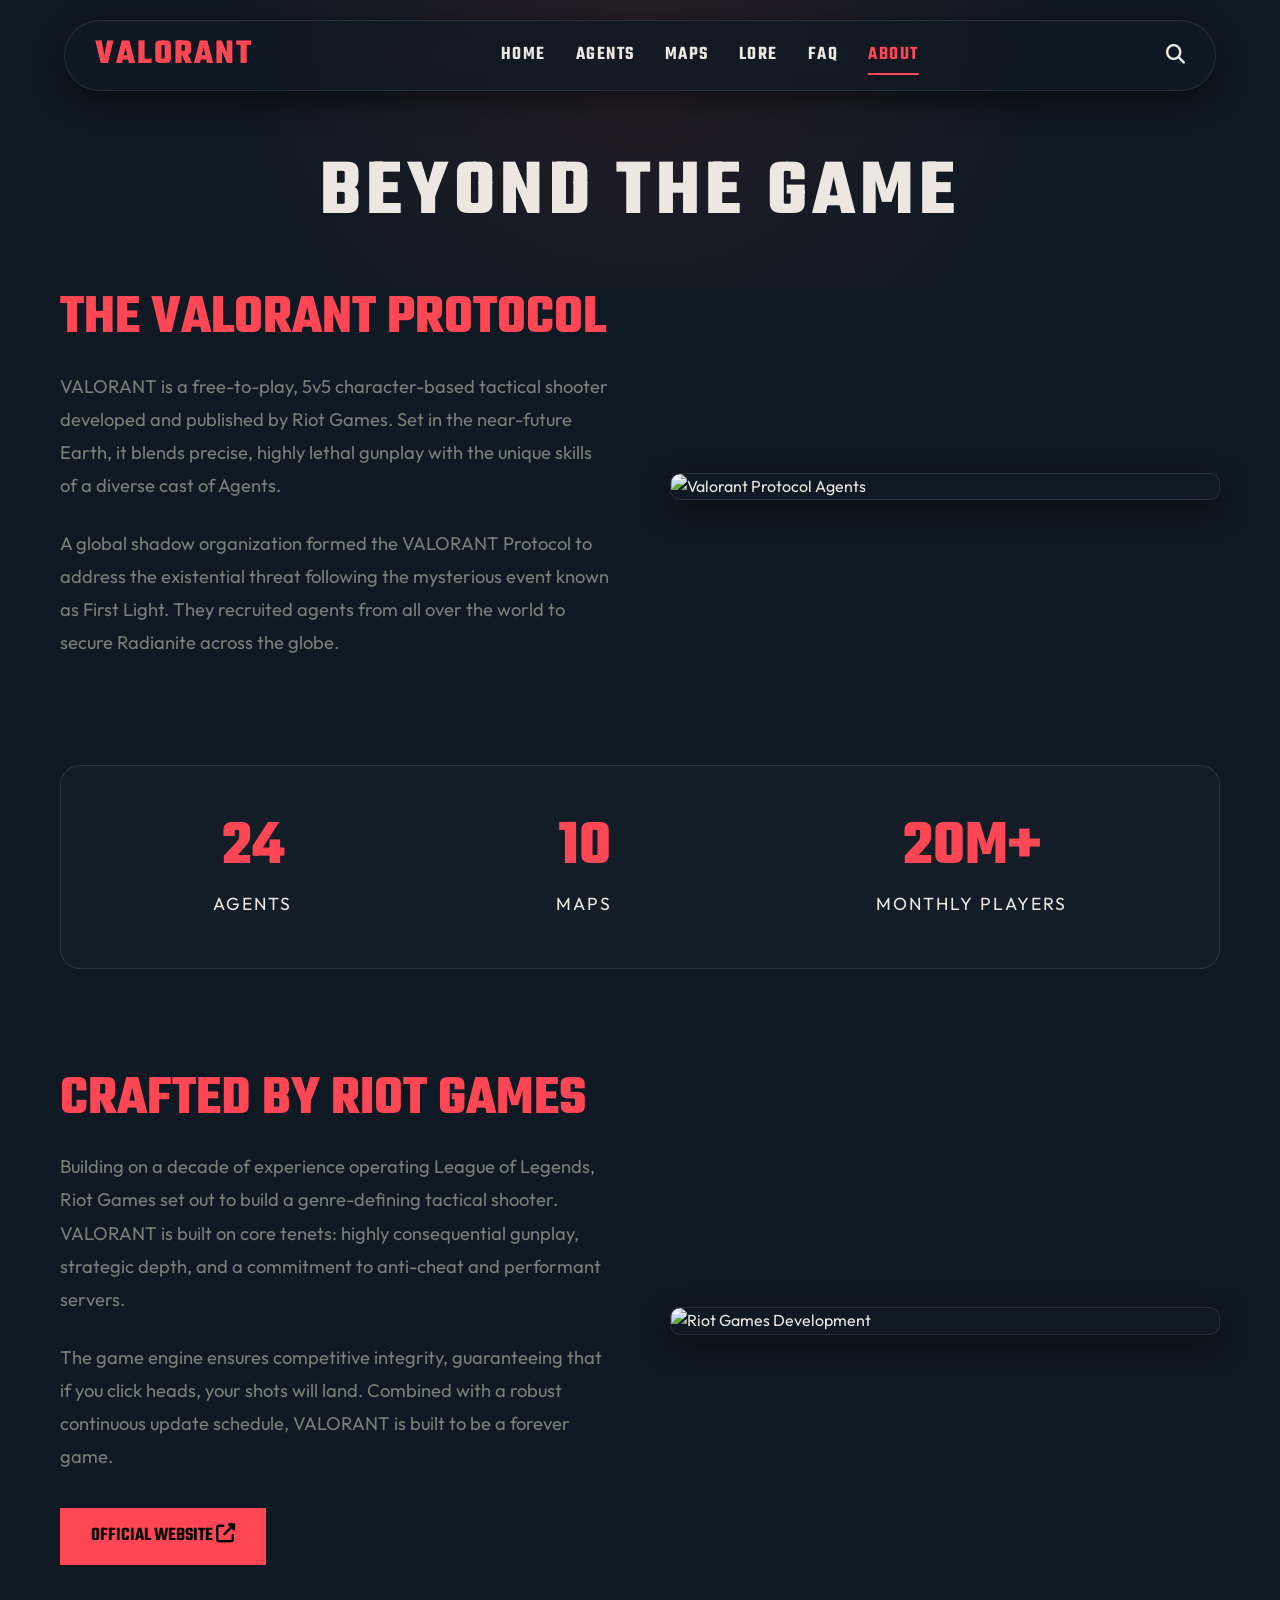
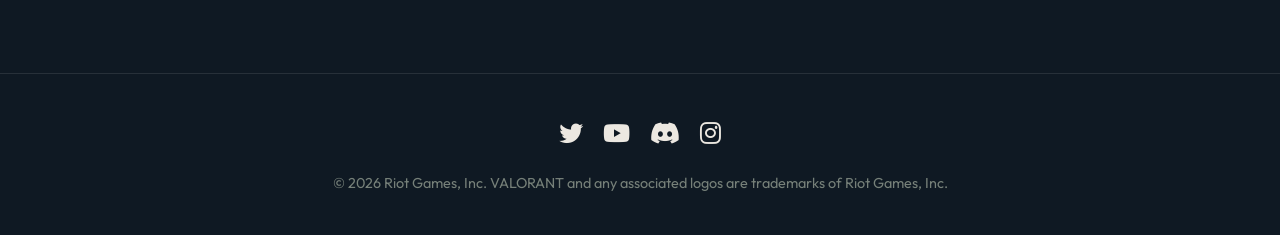
==== Pages/About.html @ 99c0a791 "Initial commit - 2026 Redesign" ====
<!DOCTYPE html>
<html lang="en">

<head>
    <meta charset="UTF-8">
    <meta name="viewport" content="width=device-width, initial-scale=1.0">
    <title>About - VALORANT</title>

    <!-- Google Fonts -->
    <link rel="preconnect" href="https://fonts.googleapis.com">
    <link rel="preconnect" href="https://fonts.gstatic.com" crossorigin>
    <link
        href="https://fonts.googleapis.com/css2?family=Outfit:wght@300;400;600&family=Teko:wght@400;600;700&display=swap"
        rel="stylesheet">

    <!-- FontAwesome -->
    <link rel="stylesheet" href="https://cdnjs.cloudflare.com/ajax/libs/font-awesome/6.5.2/css/all.min.css" />
    <link rel="shortcut icon" href="https://i.pinimg.com/1200x/39/dc/66/39dc66a4fbaa85dcd12a49f216b60ead.jpg"
        type="image/x-icon">

    <!-- AOS CSS -->
    <link href="https://unpkg.com/aos@2.3.1/dist/aos.css" rel="stylesheet">
    <!-- Consolidated Styles -->
    <link rel="stylesheet" href="../styles/main.css">
    <link rel="stylesheet" href="../styles/components.css">
</head>

<body>
    <!-- Global Navbar -->
    <nav class="nav">
        <div class="nav-container">
            <h1 class="logo"><a href="../index.html">VALORANT</a></h1>
            <ul>
                <li><a href="../index.html">Home</a></li>
                <li><a href="./agen.html">Agents</a></li>
                <li><a href="./maps.html">Maps</a></li>
                <li><a href="./history.html">Lore</a></li>
                <li><a href="./faq.html">FAQ</a></li>
                <li><a href="./about.html" class="current">About</a></li>
            </ul>
            <div class="search-container">
                <input type="text" class="search-input" placeholder="Search agents, maps...">
                <button class="search-btn"><i class="fas fa-search"></i></button>
            </div>
        </div>
    </nav>

    <header class="about-header" data-aos="fade-up">
        <h1>BEYOND THE GAME</h1>
    </header>

    <main class="fade-in">
        <div class="about-container">

            <!-- Hero Block -->
            <div class="about-grid" data-aos="fade-up">
                <div class="about-text">
                    <h2>THE VALORANT PROTOCOL</h2>
                    <p>VALORANT is a free-to-play, 5v5 character-based tactical shooter developed and published by Riot
                        Games. Set in the near-future Earth, it blends precise, highly lethal gunplay with the unique
                        skills of a diverse cast of Agents.</p>
                    <p>A global shadow organization formed the VALORANT Protocol to address the existential threat
                        following the mysterious event known as First Light. They recruited agents from all over the
                        world to secure Radianite across the globe.</p>
                </div>
                <div class="about-image">
                    <img src="https://images.contentstack.io/v3/assets/bltb6530b271fddd0b1/blt8ef30f8f9fe9f333/62e0868f76d498670c52eb9b/Valorant_2022_EP5A2_PlayVALORANT_CG_1920x1080_Fade.jpg"
                        alt="Valorant Protocol Agents">
                </div>
            </div>

            <!-- Stats Highlight -->
            <div class="stats-container" data-aos="fade-up">
                <div class="stat-item">
                    <div class="stat-number">24</div>
                    <div class="stat-label">Agents</div>
                </div>
                <div class="stat-item">
                    <div class="stat-number">10</div>
                    <div class="stat-label">Maps</div>
                </div>
                <div class="stat-item">
                    <div class="stat-number">20M+</div>
                    <div class="stat-label">Monthly Players</div>
                </div>
            </div>

            <!-- Developer Block -->
            <div class="about-grid" data-aos="fade-up">
                <div class="about-text">
                    <h2>CRAFTED BY RIOT GAMES</h2>
                    <p>Building on a decade of experience operating League of Legends, Riot Games set out to build a
                        genre-defining tactical shooter. VALORANT is built on core tenets: highly consequential gunplay,
                        strategic depth, and a commitment to anti-cheat and performant servers.</p>
                    <p>The game engine ensures competitive integrity, guaranteeing that if you click heads, your shots
                        will land. Combined with a robust continuous update schedule, VALORANT is built to be a forever
                        game.</p>
                    <a href="https://playvalorant.com/" target="_blank" class="btn-primary">Official Website <i
                            class="fas fa-external-link-alt"></i></a>
                </div>
                <div class="about-image">
                    <img src="https://images.contentstack.io/v3/assets/bltb6530b271fddd0b1/bltdb638841daab0e24/665f8c6422ceccbae1c530bd/Console_VAL_16x9_Homepage.jpg"
                        alt="Riot Games Development">
                </div>
            </div>

        </div>
    </main>

    <!-- Global Footer -->
    <footer class="footer">
        <div class="container">
            <div class="footer-content" data-aos="fade-up">
                <div class="social-links">
                    <a href="#"><i class="fab fa-twitter"></i></a>
                    <a href="#"><i class="fab fa-youtube"></i></a>
                    <a href="#"><i class="fab fa-discord"></i></a>
                    <a href="#"><i class="fab fa-instagram"></i></a>
                </div>
                <p class="footer-text">&copy; 2026 Riot Games, Inc. VALORANT and any associated logos are trademarks of
                    Riot Games, Inc.</p>
            </div>
        </div>
    </footer>

    <!-- Consolidated Scripts & AOS -->
    <script src="https://unpkg.com/aos@2.3.1/dist/aos.js"></script>
    <script src="../scripts/main.js"></script>
</body>

</html>
---- styles/main.css ----
/* main.css - Core variables, reset, and global typography for Valorant Web 2026 Redesign */

:root {
    /* Valorant Brand Colors */
    --clr-valorant-red: #ff4655;
    --clr-dark: #0f1923;
    --clr-darker: #000000;
    --clr-light: #ece8e1;
    --clr-gray: #768079;
    --clr-glass: rgba(15, 25, 35, 0.7);
    --clr-glass-border: rgba(255, 255, 255, 0.1);

    /* Typography */
    --font-heading: 'Teko', sans-serif;
    --font-body: 'Outfit', 'Inter', sans-serif; /* Adding a cleaner body font */

    /* Spacing & Layout */
    --max-width: 1200px;
    --container-padding: 0 5%;

    /* Transitions */
    --transition-fast: 0.2s ease;
    --transition-medium: 0.3s cubic-bezier(0.25, 0.8, 0.25, 1);
    --transition-slow: 0.5s ease;
}

/* Reset */
*, *::before, *::after {
    margin: 0;
    padding: 0;
    box-sizing: border-box;
}

body {
    font-family: var(--font-body);
    background-color: var(--clr-dark);
    color: var(--clr-light);
    line-height: 1.6;
    overflow-x: hidden;
    -webkit-font-smoothing: antialiased;
}

/* Typography elements */
h1, h2, h3, h4, h5, h6 {
    font-family: var(--font-heading);
    text-transform: uppercase;
    font-weight: 700;
    line-height: 1.1;
}

a {
    text-decoration: none;
    color: inherit;
}

ul {
    list-style: none;
}

/* Layout Utilities */
.container {
    width: 100%;
    max-width: var(--max-width);
    margin: 0 auto;
    padding: var(--container-padding);
}

.section {
    padding: 100px 0;
}

/* Component: Custom Scrollbar (Webkit) */
::-webkit-scrollbar {
    width: 8px;
}
::-webkit-scrollbar-track {
    background: var(--clr-darker);
}
::-webkit-scrollbar-thumb {
    background: var(--clr-valorant-red);
}
::-webkit-scrollbar-thumb:hover {
    background: #e03e4d;
}
/* styles/home.css - Specific styles for the landing page */

/* --- Hero Section --- */
.hero {
    position: relative;
    height: 100vh;
    display: flex;
    justify-content: center;
    align-items: center;
    text-align: center;
    overflow: hidden;
}

.hero::before {
    content: '';
    position: absolute;
    top: 0; left: 0; right: 0; bottom: 0;
    background: linear-gradient(0deg, rgba(15, 25, 35, 1) 0%, rgba(15, 25, 35, 0.4) 50%, rgba(15, 25, 35, 0.8) 100%);
    z-index: 1;
}

/* Base Video Background */
.hero-video {
    position: absolute;
    top: 50%;
    left: 50%;
    min-width: 100%;
    min-height: 100%;
    width: auto;
    height: auto;
    transform: translate(-50%, -50%);
    z-index: -1;
    object-fit: cover;
    filter: brightness(0.7) contrast(1.1);
}

.hero-content {
    position: relative;
    z-index: 2;
    max-width: 800px;
    padding: var(--container-padding);
}

.hero-content h1 {
    font-size: clamp(4rem, 8vw, 8rem);
    color: var(--clr-light);
    letter-spacing: 4px;
    margin-bottom: 20px;
    text-shadow: 0 5px 20px rgba(0, 0, 0, 0.5);
    line-height: 0.9;
}

.hero-content p {
    font-size: clamp(1.2rem, 2vw, 1.8rem);
    color: var(--clr-gray);
    margin-bottom: 40px;
    font-weight: 300;
}

/* --- News Section --- */
.news-section {
    position: relative;
    /* Red glowing accent top */
    border-top: 1px solid rgba(255, 70, 85, 0.2);
}

.news-section::before {
    content: '';
    position: absolute;
    top: -50px;
    left: 50%;
    transform: translateX(-50%);
    width: 60%;
    height: 100px;
    background: radial-gradient(ellipse at bottom, rgba(255, 70, 85, 0.15) 0%, transparent 70%);
    pointer-events: none;
}

.section-header {
    text-align: center;
    margin-bottom: 60px;
}

.section-header h2 {
    font-size: 3.5rem;
    color: var(--clr-light);
    position: relative;
    display: inline-block;
}

.section-header h2::after {
    content: '';
    position: absolute;
    bottom: -10px;
    left: 50%;
    transform: translateX(-50%);
    width: 50px;
    height: 3px;
    background-color: var(--clr-valorant-red);
}

.news-grid {
    display: grid;
    grid-template-columns: repeat(auto-fit, minmax(320px, 1fr));
    gap: 40px;
}

.news-card {
    background: rgba(25, 35, 45, 0.5);
    border: 1px solid var(--clr-glass-border);
    border-radius: 4px;
    overflow: hidden;
    transition: var(--transition-medium);
    display: flex;
    flex-direction: column;
}

.news-card:hover {
    transform: translateY(-15px);
    border-color: var(--clr-valorant-red);
    box-shadow: 0 15px 30px rgba(0, 0, 0, 0.5), 0 0 20px rgba(255, 70, 85, 0.2);
}

.news-card-img-wrapper {
    overflow: hidden;
    aspect-ratio: 16/9;
}

.news-card img {
    width: 100%;
    height: 100%;
    object-fit: cover;
    transition: var(--transition-slow);
}

.news-card:hover img {
    transform: scale(1.05);
}

.news-card-content {
    padding: 30px;
    flex-grow: 1;
    display: flex;
    flex-direction: column;
}

.news-card-content h3 {
    font-size: 1.8rem;
    margin-bottom: 15px;
    color: var(--clr-light);
}

.news-card-content p {
    color: var(--clr-gray);
    font-size: 1rem;
    margin-bottom: 25px;
    flex-grow: 1;
}

.news-card-content .read-more {
    color: var(--clr-valorant-red);
    font-family: var(--font-heading);
    font-size: 1.2rem;
    font-weight: 600;
    text-transform: uppercase;
    display: inline-flex;
    align-items: center;
    gap: 5px;
    transition: var(--transition-fast);
}

.news-card-content .read-more i {
    transition: transform var(--transition-fast);
}

.news-card-content .read-more:hover {
    color: var(--clr-light);
}

.news-card-content .read-more:hover i {
    transform: translateX(5px);
}

/* --- Testimonial Section --- */
.testimonial-section {
    background-color: var(--clr-darker);
    position: relative;
    padding: 100px 0;
}

.testimonial-container {
    max-width: 800px;
    margin: 0 auto;
    background: var(--clr-glass);
    border: 1px solid var(--clr-glass-border);
    border-radius: 20px;
    padding: 50px;
    text-align: center;
    position: relative;
    backdrop-filter: blur(10px);
}

.testimonial-quote {
    font-size: 1.5rem;
    font-style: italic;
    color: var(--clr-light);
    margin-bottom: 40px;
    line-height: 1.8;
}

.testimonial-user {
    display: flex;
    align-items: center;
    justify-content: center;
    gap: 20px;
}

.user-image {
    width: 70px;
    height: 70px;
    border-radius: 50%;
    object-fit: cover;
    border: 2px solid var(--clr-valorant-red);
}

.user-details h4 {
    font-size: 1.4rem;
    margin: 0;
    color: var(--clr-light);
}

.user-details p {
    color: var(--clr-valorant-red);
    font-family: var(--font-heading);
    font-size: 1.1rem;
    letter-spacing: 1px;
    margin: 0;
}
/* styles/agen.css - Specific styles for the Agents Showcase page */

.agents-header {
    text-align: center;
    padding: 150px 0 50px;
    background: linear-gradient(180deg, var(--clr-darker) 0%, var(--clr-dark) 100%);
}

.agents-header h1 {
    font-size: 5rem;
    color: var(--clr-light);
    letter-spacing: 5px;
    position: relative;
    display: inline-block;
}

.agents-header p {
    color: var(--clr-gray);
    font-size: 1.2rem;
    max-width: 600px;
    margin: 20px auto 0;
}

.agent-showcase {
    display: flex;
    flex-direction: column;
    gap: 100px;
    padding-bottom: 100px;
}

.agent-box {
    position: relative;
    width: 100%;
    min-height: 80vh;
    display: flex;
    align-items: center;
    justify-content: center;
    background-size: cover;
    background-position: center;
    background-attachment: fixed;
    overflow: hidden;
}

.agent-box::before {
    content: '';
    position: absolute;
    top: 0; left: 0; right: 0; bottom: 0;
    background: rgba(15, 25, 35, 0.7);
    backdrop-filter: blur(5px);
    z-index: 1;
}

.agent-content {
    position: relative;
    z-index: 2;
    width: 100%;
    max-width: var(--max-width);
    padding: var(--container-padding);
}

.agent-name {
    font-size: 6rem;
    color: var(--clr-valorant-red);
    text-transform: uppercase;
    font-family: var(--font-heading);
    margin-bottom: 40px;
    text-shadow: 0 0 20px rgba(255, 70, 85, 0.3);
}

.skills-grid {
    display: grid;
    grid-template-columns: repeat(auto-fit, minmax(250px, 1fr));
    gap: 30px;
}

.skill-panel {
    background: rgba(25, 35, 45, 0.6);
    border: 1px solid var(--clr-glass-border);
    padding: 30px;
    border-radius: 10px;
    transition: var(--transition-medium);
    display: flex;
    flex-direction: column;
    align-items: center;
    text-align: center;
}

.skill-panel:hover {
    transform: translateY(-10px);
    border-color: var(--clr-light);
    background: rgba(25, 35, 45, 0.9);
}

.skill-icon {
    width: 80px;
    height: 80px;
    object-fit: contain;
    margin-bottom: 20px;
    filter: drop-shadow(0 0 10px rgba(0,0,0,0.5));
    transition: var(--transition-fast);
}

.skill-panel:hover .skill-icon {
    transform: scale(1.1);
}

.skill-info h3 {
    font-size: 1.5rem;
    color: var(--clr-light);
    margin-bottom: 15px;
    font-family: var(--font-heading);
    letter-spacing: 1px;
}

.skill-info p {
    font-size: 0.95rem;
    color: var(--clr-gray);
    line-height: 1.5;
}
/* styles/maps.css - Specific styles for the Maps showcase */

.maps-header {
    text-align: center;
    padding: 150px 0 50px;
}

.maps-header h1 {
    font-size: 5rem;
    color: var(--clr-light);
    letter-spacing: 5px;
}

.maps-container {
    display: flex;
    gap: 20px;
    height: 60vh;
    max-width: 1400px;
    margin: 0 auto 100px;
    padding: 0 20px;
}

.map-panel {
    background-size: cover;
    background-position: center;
    background-repeat: no-repeat;
    height: 100%;
    border-radius: 50px;
    color: #fff;
    cursor: pointer;
    flex: 0.5;
    position: relative;
    transition: flex 0.7s cubic-bezier(0.25, 1, 0.5, 1);
    border: 2px solid transparent;
    overflow: hidden;
}

.map-panel::after {
    content: '';
    position: absolute;
    inset: 0;
    background: linear-gradient(0deg, rgba(0,0,0,0.8) 0%, rgba(0,0,0,0) 100%);
    opacity: 0.7;
    transition: opacity 0.5s;
}

.map-panel:hover {
    border-color: rgba(255, 70, 85, 0.5);
}

.map-panel.active {
    flex: 5;
    border-radius: 20px;
    border-color: var(--clr-valorant-red);
}

.map-panel.active::after {
    opacity: 0.5;
}

.map-content {
    position: absolute;
    bottom: 40px;
    left: 40px;
    right: 40px;
    opacity: 0;
    transform: translateY(20px);
    transition: opacity 0.3s ease 0.3s, transform 0.3s ease 0.3s;
    z-index: 2;
}

.map-panel.active .map-content {
    opacity: 1;
    transform: translateY(0);
}

.map-content h2 {
    font-size: 3rem;
    color: var(--clr-valorant-red);
    margin-bottom: 10px;
    text-shadow: 0 2px 10px rgba(0,0,0,0.8);
}

.map-content p {
    font-size: 1.1rem;
    max-width: 600px;
    line-height: 1.6;
    text-shadow: 0 1px 5px rgba(0,0,0,0.8);
}
/* styles/history.css - Vertical modern timeline for Valorant Lore */

.history-header {
    text-align: center;
    padding: 150px 0 50px;
    background: radial-gradient(circle at top, rgba(255, 70, 85, 0.1) 0%, transparent 70%);
}

.history-header h1 {
    font-size: 5rem;
    color: var(--clr-light);
    letter-spacing: 5px;
}

.timeline {
    position: relative;
    max-width: 1000px;
    margin: 50px auto 100px;
    padding: 20px;
}

/* The vertical line */
.timeline::after {
    content: '';
    position: absolute;
    width: 4px;
    background-color: var(--clr-valorant-red);
    top: 0;
    bottom: 0;
    left: 50%;
    transform: translateX(-50%);
    border-radius: 2px;
}

.timeline-event {
    padding: 10px 40px;
    position: relative;
    background-color: inherit;
    width: 50%;
    margin-bottom: 60px;
}

/* Event marker dots */
.timeline-event::after {
    content: '';
    position: absolute;
    width: 20px;
    height: 20px;
    right: -12px;
    background-color: var(--clr-darker);
    border: 4px solid var(--clr-valorant-red);
    top: 20px;
    border-radius: 50%;
    z-index: 1;
    box-shadow: 0 0 10px rgba(255, 70, 85, 0.5);
}

.timeline-event:nth-child(even) {
    left: 50%;
}

.timeline-event:nth-child(even)::after {
    left: -12px;
}

.event-content {
    background: rgba(25, 35, 45, 0.6);
    padding: 30px;
    border-radius: 10px;
    border: 1px solid var(--clr-glass-border);
    position: relative;
    transition: var(--transition-medium);
}

.event-content:hover {
    transform: translateY(-5px);
    border-color: var(--clr-valorant-red);
    background: rgba(25, 35, 45, 0.9);
}

.event-date {
    font-family: var(--font-heading);
    color: var(--clr-valorant-red);
    font-size: 1.5rem;
    letter-spacing: 2px;
    margin-bottom: 5px;
}

.event-title {
    font-size: 2.2rem;
    color: var(--clr-light);
    margin-bottom: 15px;
    font-family: var(--font-heading);
}

.event-description {
    color: var(--clr-gray);
    font-size: 1.05rem;
    line-height: 1.6;
    margin-bottom: 20px;
}

.event-image {
    width: 100%;
    height: 200px;
    overflow: hidden;
    border-radius: 5px;
}

.event-image img {
    width: 100%;
    height: 100%;
    object-fit: cover;
    transition: var(--transition-slow);
}

.event-content:hover .event-image img {
    transform: scale(1.05);
}

/* Responsive constraints */
@media screen and (max-width: 768px) {
    .timeline::after {
        left: 31px;
    }

    .timeline-event {
        width: 100%;
        padding-left: 70px;
        padding-right: 25px;
    }

    .timeline-event::after {
        left: 21px;
    }

    .timeline-event:nth-child(even) {
        left: 0%;
    }
}
/* styles/faq.css - Sleek accordion styles for FAQ page */

.faq-header {
    text-align: center;
    padding: 150px 0 50px;
}

.faq-header h1 {
    font-size: 5rem;
    color: var(--clr-light);
    letter-spacing: 5px;
}

.faq-container {
    max-width: 800px;
    margin: 0 auto 100px;
    padding: 0 20px;
}

.faq-item {
    background: rgba(25, 35, 45, 0.4);
    border: 1px solid var(--clr-glass-border);
    border-radius: 10px;
    margin-bottom: 20px;
    overflow: hidden;
    transition: var(--transition-medium);
}

.faq-item:hover {
    border-color: rgba(255, 70, 85, 0.5);
    background: rgba(25, 35, 45, 0.6);
}

.faq-item.active {
    border-color: var(--clr-valorant-red);
    box-shadow: 0 5px 15px rgba(255, 70, 85, 0.1);
}

.faq-question {
    width: 100%;
    padding: 25px;
    display: flex;
    justify-content: space-between;
    align-items: center;
    background: transparent;
    border: none;
    color: var(--clr-light);
    font-size: 1.2rem;
    font-family: var(--font-body);
    font-weight: 600;
    cursor: pointer;
    text-align: left;
    transition: var(--transition-short);
}

.faq-question i {
    color: var(--clr-valorant-red);
    font-size: 1.5rem;
    transition: transform 0.4s ease;
}

.faq-item.active .faq-question i {
    transform: rotate(180deg);
}

.faq-item.active .faq-question {
    color: var(--clr-valorant-red);
}

.faq-answer {
    max-height: 0;
    overflow: hidden;
    transition: max-height 0.4s ease-out;
    background: rgba(15, 25, 35, 0.5);
}

.faq-answer p {
    padding: 0 25px 25px;
    color: var(--clr-gray);
    line-height: 1.6;
    font-size: 1.05rem;
}
/* styles/about.css - Editorial styling for the About page */

.about-header {
    text-align: center;
    padding: 150px 0 50px;
    background: radial-gradient(circle at top, rgba(255, 70, 85, 0.1) 0%, transparent 60%);
}

.about-header h1 {
    font-size: 5rem;
    color: var(--clr-light);
    letter-spacing: 5px;
}

.about-container {
    max-width: 1200px;
    margin: 0 auto 100px;
    padding: 0 20px;
}

.about-grid {
    display: grid;
    grid-template-columns: 1fr 1fr;
    gap: 60px;
    align-items: center;
    margin-bottom: 80px;
}

.about-grid:nth-child(even) {
    direction: rtl; /* Reverses the layout for alternating style */
}

.about-grid:nth-child(even) .about-text {
    direction: ltr; /* Keeps text reading normally */
}

.about-text h2 {
    font-size: 3.5rem;
    color: var(--clr-valorant-red);
    margin-bottom: 20px;
    font-family: var(--font-heading);
}

.about-text p {
    font-size: 1.15rem;
    color: var(--clr-gray);
    line-height: 1.8;
    margin-bottom: 25px;
}

.about-text .btn-primary {
    display: inline-block;
    margin-top: 10px;
}

.about-image {
    position: relative;
    border-radius: 10px;
    overflow: hidden;
    box-shadow: 0 10px 30px rgba(0,0,0,0.5);
    border: 1px solid var(--clr-glass-border);
}

.about-image img {
    width: 100%;
    height: auto;
    display: block;
    transition: var(--transition-medium);
}

.about-image:hover img {
    transform: scale(1.05);
}

.about-image::after {
    content: '';
    position: absolute;
    inset: 0;
    border: 2px solid transparent;
    border-radius: 10px;
    transition: var(--transition-short);
    pointer-events: none;
}

.about-image:hover::after {
    border-color: rgba(255, 70, 85, 0.5);
}

/* Stats Section */
.stats-container {
    display: flex;
    justify-content: space-around;
    align-items: center;
    background: rgba(25, 35, 45, 0.4);
    border: 1px solid var(--clr-glass-border);
    border-radius: 20px;
    padding: 50px 20px;
    margin-bottom: 100px;
}

.stat-item {
    text-align: center;
}

.stat-number {
    font-family: var(--font-heading);
    font-size: 4rem;
    color: var(--clr-valorant-red);
    font-weight: 700;
    line-height: 1;
    margin-bottom: 10px;
}

.stat-label {
    font-size: 1.1rem;
    color: var(--clr-light);
    text-transform: uppercase;
    letter-spacing: 2px;
}

@media screen and (max-width: 900px) {
    .about-grid {
        grid-template-columns: 1fr;
        gap: 40px;
    }

    .about-grid:nth-child(even) {
        direction: ltr;
    }

    .stats-container {
        flex-direction: column;
        gap: 40px;
    }
}
---- styles/components.css ----
/* components.css - Reusable UI elements: Navbar, Buttons, Cards, Forms */

/* --- Navbar (Glassmorphic Pill Design) --- */
.nav {
    position: fixed;
    top: 20px;
    left: 50%;
    transform: translateX(-50%);
    width: 90%;
    max-width: var(--max-width);
    z-index: 1000;
    padding: 15px 30px;
    background-color: var(--clr-glass);
    backdrop-filter: blur(12px);
    -webkit-backdrop-filter: blur(12px);
    border: 1px solid var(--clr-glass-border);
    border-radius: 50px;
    box-shadow: 0 10px 30px rgba(0, 0, 0, 0.5);
    transition: var(--transition-medium);
}

.nav.scrolled {
    top: 10px;
    width: 95%;
    background-color: rgba(15, 25, 35, 0.9);
}

.nav-container {
    display: flex;
    justify-content: space-between;
    align-items: center;
}

.nav .logo a {
    color: var(--clr-valorant-red);
    font-size: 2.2rem;
    font-weight: 700;
    letter-spacing: 2px;
    font-family: var(--font-heading);
}

.nav ul {
    display: flex;
    gap: 30px;
}

.nav ul li a {
    color: var(--clr-light);
    font-size: 1.2rem;
    font-weight: 600;
    letter-spacing: 1.5px;
    text-transform: uppercase;
    font-family: var(--font-heading);
    position: relative;
    padding: 5px 0;
    transition: color var(--transition-fast);
}

.nav ul li a::after {
    content: '';
    position: absolute;
    bottom: -2px;
    left: 50%;
    transform: translateX(-50%);
    width: 0;
    height: 2px;
    background-color: var(--clr-valorant-red);
    transition: width var(--transition-fast);
}

.nav ul li a:hover,
.nav ul li a.current {
    color: var(--clr-valorant-red);
}

.nav ul li a:hover::after,
.nav ul li a.current::after {
    width: 100%;
}

/* --- Search Component --- */
.search-container {
    position: relative;
    display: flex;
    align-items: center;
}

.search-input {
    width: 0;
    opacity: 0;
    padding: 0;
    border: none;
    outline: none;
    background: transparent;
    color: var(--clr-light);
    font-family: var(--font-body);
    font-size: 0.9rem;
    border-bottom: 1px solid var(--clr-valorant-red);
    transition: var(--transition-medium);
}

.search-container.active .search-input {
    width: 180px;
    opacity: 1;
    padding: 5px 10px;
    margin-right: 10px;
}

.search-btn {
    background: transparent;
    border: none;
    color: var(--clr-light);
    font-size: 1.2rem;
    cursor: pointer;
    transition: color var(--transition-fast);
}

.search-btn:hover {
    color: var(--clr-valorant-red);
}

/* --- Buttons --- */
.btn-primary {
    display: inline-block;
    background-color: var(--clr-valorant-red);
    color: var(--clr-darker) !important;
    font-family: var(--font-heading);
    font-size: 1.2rem;
    font-weight: 600;
    text-transform: uppercase;
    padding: 12px 30px;
    border: 1px solid var(--clr-valorant-red);
    position: relative;
    overflow: hidden;
    z-index: 1;
    transition: var(--transition-medium);
    cursor: pointer;
}

.btn-primary::before {
    content: '';
    position: absolute;
    top: 0;
    left: -100%;
    width: 100%;
    height: 100%;
    background-color: var(--clr-light);
    transition: var(--transition-medium);
    z-index: -1;
}

.btn-primary:hover {
    color: var(--clr-darker) !important;
    border-color: var(--clr-light);
}

.btn-primary:hover::before {
    left: 0;
}

/* --- Footer --- */
.footer {
    padding: 40px 0;
    text-align: center;
    border-top: 1px solid var(--clr-glass-border);
    margin-top: auto;
}

.footer-content {
    display: flex;
    flex-direction: column;
    align-items: center;
    gap: 20px;
}

.social-links {
    display: flex;
    gap: 20px;
}

.social-links a {
    color: var(--clr-light);
    font-size: 1.5rem;
    transition: color var(--transition-fast), transform var(--transition-fast);
}

.social-links a:hover {
    color: var(--clr-valorant-red);
    transform: translateY(-3px);
}

.footer-text {
    font-family: var(--font-body);
    font-size: 0.9rem;
    color: var(--clr-gray);
}
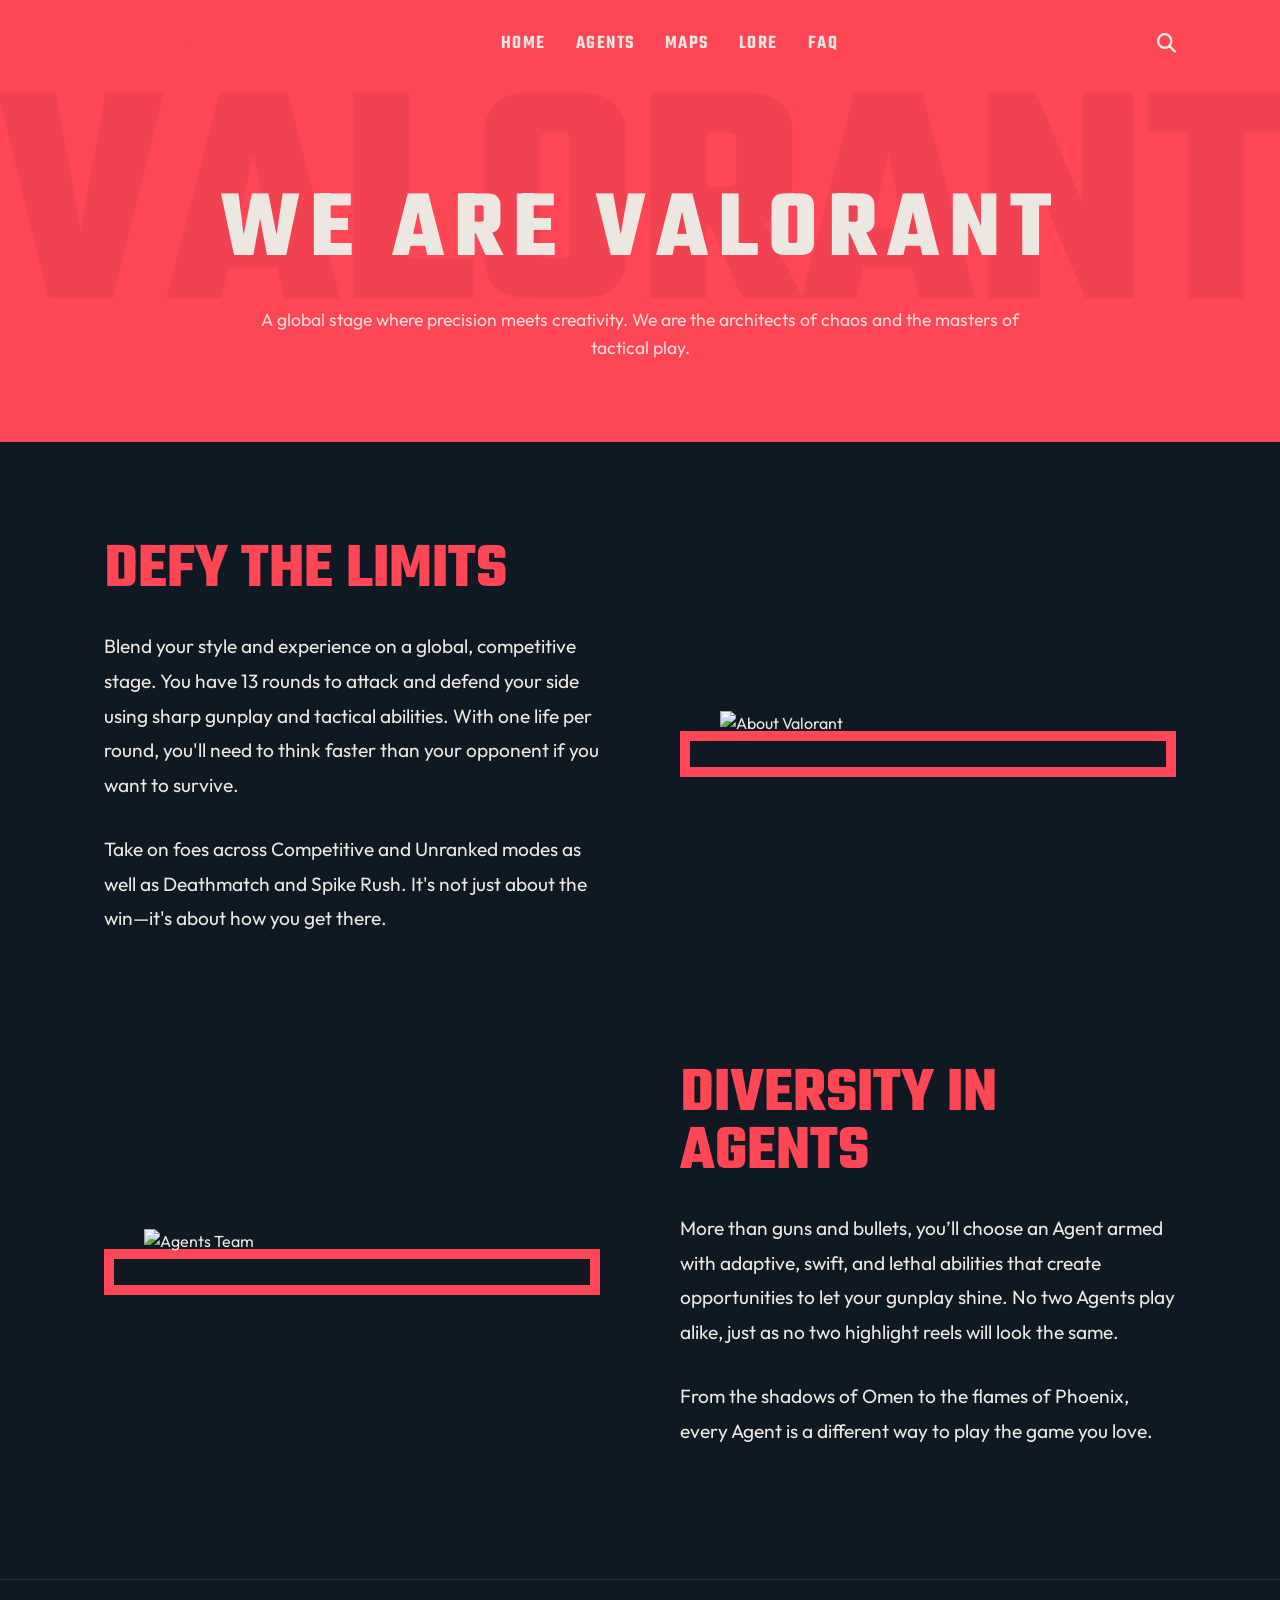
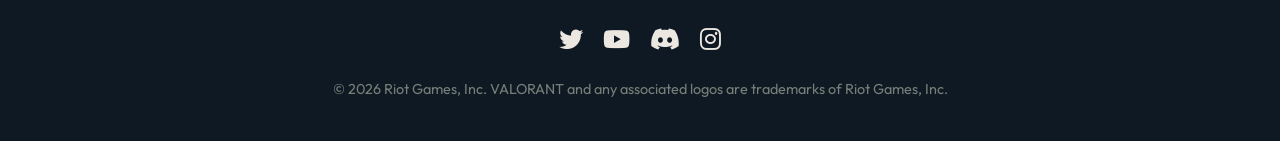
==== commit 32752b8e: "feat: redesign internal pages (Agents, Maps, History, FAQ, About) with Dribbble-inspired aesthetic" ====
--- a/Pages/About.html
+++ b/Pages/About.html
@@ -45,65 +45,44 @@
         </div>
     </nav>
 
-    <header class="about-header" data-aos="fade-up">
-        <h1>BEYOND THE GAME</h1>
+    <header class="d-header">
+        <h1 data-aos="zoom-in">WE ARE VALORANT</h1>
+        <p data-aos="fade-up" data-aos-delay="200">A global stage where precision meets creativity. We are the
+            architects of chaos and the masters of tactical play.</p>
     </header>
 
     <main class="fade-in">
-        <div class="about-container">
+        <div class="container">
+            <section class="d-about-magazine" data-aos="fade-up">
+                <div class="d-about-text">
+                    <h2>DEFY THE LIMITS</h2>
+                    <p>Blend your style and experience on a global, competitive stage. You have 13 rounds to attack and
+                        defend your side using sharp gunplay and tactical abilities. With one life per round, you'll
+                        need to think faster than your opponent if you want to survive.</p>
+                    <p>Take on foes across Competitive and Unranked modes as well as Deathmatch and Spike Rush. It's not
+                        just about the win—it's about how you get there.</p>
+                </div>
+                <div class="d-about-image">
+                    <img src="https://images.contentstack.io/v3/assets/bltb6530b271fddd0b1/blt8ef30f8f9fe9f333/62e0868f76d498670c52eb9b/Valorant_2022_EP5A2_PlayVALORANT_CG_1920x1080_Fade.jpg"
+                        alt="About Valorant">
+                </div>
+            </section>
 
-            <!-- Hero Block -->
-            <div class="about-grid" data-aos="fade-up">
-                <div class="about-text">
-                    <h2>THE VALORANT PROTOCOL</h2>
-                    <p>VALORANT is a free-to-play, 5v5 character-based tactical shooter developed and published by Riot
-                        Games. Set in the near-future Earth, it blends precise, highly lethal gunplay with the unique
-                        skills of a diverse cast of Agents.</p>
-                    <p>A global shadow organization formed the VALORANT Protocol to address the existential threat
-                        following the mysterious event known as First Light. They recruited agents from all over the
-                        world to secure Radianite across the globe.</p>
+            <section class="d-about-magazine" data-aos="fade-up"
+                style="grid-template-columns: 1fr 1fr; direction: rtl;">
+                <div class="d-about-text" style="direction: ltr;">
+                    <h2>DIVERSITY IN AGENTS</h2>
+                    <p>More than guns and bullets, you’ll choose an Agent armed with adaptive, swift, and lethal
+                        abilities that create opportunities to let your gunplay shine. No two Agents play alike, just as
+                        no two highlight reels will look the same.</p>
+                    <p>From the shadows of Omen to the flames of Phoenix, every Agent is a different way to play the
+                        game you love.</p>
                 </div>
-                <div class="about-image">
-                    <img src="https://images.contentstack.io/v3/assets/bltb6530b271fddd0b1/blt8ef30f8f9fe9f333/62e0868f76d498670c52eb9b/Valorant_2022_EP5A2_PlayVALORANT_CG_1920x1080_Fade.jpg"
-                        alt="Valorant Protocol Agents">
+                <div class="d-about-image" style="direction: ltr;">
+                    <img src="https://i.pinimg.com/1200x/39/dc/66/39dc66a4fbaa85dcd12a49f216b60ead.jpg"
+                        alt="Agents Team">
                 </div>
-            </div>
-
-            <!-- Stats Highlight -->
-            <div class="stats-container" data-aos="fade-up">
-                <div class="stat-item">
-                    <div class="stat-number">24</div>
-                    <div class="stat-label">Agents</div>
-                </div>
-                <div class="stat-item">
-                    <div class="stat-number">10</div>
-                    <div class="stat-label">Maps</div>
-                </div>
-                <div class="stat-item">
-                    <div class="stat-number">20M+</div>
-                    <div class="stat-label">Monthly Players</div>
-                </div>
-            </div>
-
-            <!-- Developer Block -->
-            <div class="about-grid" data-aos="fade-up">
-                <div class="about-text">
-                    <h2>CRAFTED BY RIOT GAMES</h2>
-                    <p>Building on a decade of experience operating League of Legends, Riot Games set out to build a
-                        genre-defining tactical shooter. VALORANT is built on core tenets: highly consequential gunplay,
-                        strategic depth, and a commitment to anti-cheat and performant servers.</p>
-                    <p>The game engine ensures competitive integrity, guaranteeing that if you click heads, your shots
-                        will land. Combined with a robust continuous update schedule, VALORANT is built to be a forever
-                        game.</p>
-                    <a href="https://playvalorant.com/" target="_blank" class="btn-primary">Official Website <i
-                            class="fas fa-external-link-alt"></i></a>
-                </div>
-                <div class="about-image">
-                    <img src="https://images.contentstack.io/v3/assets/bltb6530b271fddd0b1/bltdb638841daab0e24/665f8c6422ceccbae1c530bd/Console_VAL_16x9_Homepage.jpg"
-                        alt="Riot Games Development">
-                </div>
-            </div>
-
+            </section>
         </div>
     </main>
 
--- a/styles/main.css
+++ b/styles/main.css
@@ -82,244 +82,244 @@
 ::-webkit-scrollbar-thumb:hover {
     background: #e03e4d;
 }
-/* styles/home.css - Specific styles for the landing page */
-
-/* --- Hero Section --- */
-.hero {
-    position: relative;
-    height: 100vh;
-    display: flex;
-    justify-content: center;
-    align-items: center;
-    text-align: center;
-    overflow: hidden;
-}
-
-.hero::before {
-    content: '';
-    position: absolute;
-    top: 0; left: 0; right: 0; bottom: 0;
-    background: linear-gradient(0deg, rgba(15, 25, 35, 1) 0%, rgba(15, 25, 35, 0.4) 50%, rgba(15, 25, 35, 0.8) 100%);
-    z-index: 1;
-}
-
-/* Base Video Background */
-.hero-video {
-    position: absolute;
-    top: 50%;
-    left: 50%;
-    min-width: 100%;
-    min-height: 100%;
-    width: auto;
-    height: auto;
-    transform: translate(-50%, -50%);
-    z-index: -1;
-    object-fit: cover;
-    filter: brightness(0.7) contrast(1.1);
-}
-
-.hero-content {
-    position: relative;
-    z-index: 2;
-    max-width: 800px;
-    padding: var(--container-padding);
-}
-
-.hero-content h1 {
-    font-size: clamp(4rem, 8vw, 8rem);
-    color: var(--clr-light);
-    letter-spacing: 4px;
-    margin-bottom: 20px;
-    text-shadow: 0 5px 20px rgba(0, 0, 0, 0.5);
-    line-height: 0.9;
-}
-
-.hero-content p {
-    font-size: clamp(1.2rem, 2vw, 1.8rem);
-    color: var(--clr-gray);
-    margin-bottom: 40px;
-    font-weight: 300;
-}
-
-/* --- News Section --- */
-.news-section {
-    position: relative;
-    /* Red glowing accent top */
-    border-top: 1px solid rgba(255, 70, 85, 0.2);
-}
-
-.news-section::before {
-    content: '';
-    position: absolute;
-    top: -50px;
-    left: 50%;
-    transform: translateX(-50%);
-    width: 60%;
-    height: 100px;
-    background: radial-gradient(ellipse at bottom, rgba(255, 70, 85, 0.15) 0%, transparent 70%);
-    pointer-events: none;
-}
-
-.section-header {
-    text-align: center;
-    margin-bottom: 60px;
-}
-
-.section-header h2 {
-    font-size: 3.5rem;
-    color: var(--clr-light);
-    position: relative;
-    display: inline-block;
-}
-
-.section-header h2::after {
-    content: '';
-    position: absolute;
-    bottom: -10px;
-    left: 50%;
-    transform: translateX(-50%);
-    width: 50px;
-    height: 3px;
-    background-color: var(--clr-valorant-red);
-}
-
-.news-grid {
-    display: grid;
-    grid-template-columns: repeat(auto-fit, minmax(320px, 1fr));
-    gap: 40px;
-}
-
-.news-card {
-    background: rgba(25, 35, 45, 0.5);
-    border: 1px solid var(--clr-glass-border);
-    border-radius: 4px;
-    overflow: hidden;
-    transition: var(--transition-medium);
-    display: flex;
-    flex-direction: column;
-}
-
-.news-card:hover {
-    transform: translateY(-15px);
-    border-color: var(--clr-valorant-red);
-    box-shadow: 0 15px 30px rgba(0, 0, 0, 0.5), 0 0 20px rgba(255, 70, 85, 0.2);
-}
-
-.news-card-img-wrapper {
-    overflow: hidden;
-    aspect-ratio: 16/9;
-}
-
-.news-card img {
-    width: 100%;
-    height: 100%;
-    object-fit: cover;
-    transition: var(--transition-slow);
-}
-
-.news-card:hover img {
-    transform: scale(1.05);
-}
-
-.news-card-content {
-    padding: 30px;
-    flex-grow: 1;
-    display: flex;
-    flex-direction: column;
-}
-
-.news-card-content h3 {
-    font-size: 1.8rem;
-    margin-bottom: 15px;
-    color: var(--clr-light);
-}
-
-.news-card-content p {
-    color: var(--clr-gray);
-    font-size: 1rem;
-    margin-bottom: 25px;
-    flex-grow: 1;
-}
-
-.news-card-content .read-more {
-    color: var(--clr-valorant-red);
-    font-family: var(--font-heading);
-    font-size: 1.2rem;
-    font-weight: 600;
-    text-transform: uppercase;
-    display: inline-flex;
-    align-items: center;
-    gap: 5px;
-    transition: var(--transition-fast);
-}
-
-.news-card-content .read-more i {
-    transition: transform var(--transition-fast);
-}
-
-.news-card-content .read-more:hover {
-    color: var(--clr-light);
-}
-
-.news-card-content .read-more:hover i {
-    transform: translateX(5px);
-}
-
-/* --- Testimonial Section --- */
-.testimonial-section {
-    background-color: var(--clr-darker);
-    position: relative;
-    padding: 100px 0;
-}
-
-.testimonial-container {
-    max-width: 800px;
-    margin: 0 auto;
-    background: var(--clr-glass);
-    border: 1px solid var(--clr-glass-border);
-    border-radius: 20px;
-    padding: 50px;
-    text-align: center;
-    position: relative;
-    backdrop-filter: blur(10px);
-}
-
-.testimonial-quote {
-    font-size: 1.5rem;
-    font-style: italic;
-    color: var(--clr-light);
-    margin-bottom: 40px;
-    line-height: 1.8;
-}
-
-.testimonial-user {
-    display: flex;
-    align-items: center;
-    justify-content: center;
-    gap: 20px;
-}
-
-.user-image {
-    width: 70px;
-    height: 70px;
-    border-radius: 50%;
-    object-fit: cover;
-    border: 2px solid var(--clr-valorant-red);
-}
-
-.user-details h4 {
-    font-size: 1.4rem;
-    margin: 0;
-    color: var(--clr-light);
-}
-
-.user-details p {
-    color: var(--clr-valorant-red);
-    font-family: var(--font-heading);
-    font-size: 1.1rem;
-    letter-spacing: 1px;
-    margin: 0;
-}
+/* styles/home.css - Specific styles for the landing page */
+
+/* --- Hero Section --- */
+.hero {
+    position: relative;
+    height: 100vh;
+    display: flex;
+    justify-content: center;
+    align-items: center;
+    text-align: center;
+    overflow: hidden;
+}
+
+.hero::before {
+    content: '';
+    position: absolute;
+    top: 0; left: 0; right: 0; bottom: 0;
+    background: linear-gradient(0deg, rgba(15, 25, 35, 1) 0%, rgba(15, 25, 35, 0.4) 50%, rgba(15, 25, 35, 0.8) 100%);
+    z-index: 1;
+}
+
+/* Base Video Background */
+.hero-video {
+    position: absolute;
+    top: 50%;
+    left: 50%;
+    min-width: 100%;
+    min-height: 100%;
+    width: auto;
+    height: auto;
+    transform: translate(-50%, -50%);
+    z-index: -1;
+    object-fit: cover;
+    filter: brightness(0.7) contrast(1.1);
+}
+
+.hero-content {
+    position: relative;
+    z-index: 2;
+    max-width: 800px;
+    padding: var(--container-padding);
+}
+
+.hero-content h1 {
+    font-size: clamp(4rem, 8vw, 8rem);
+    color: var(--clr-light);
+    letter-spacing: 4px;
+    margin-bottom: 20px;
+    text-shadow: 0 5px 20px rgba(0, 0, 0, 0.5);
+    line-height: 0.9;
+}
+
+.hero-content p {
+    font-size: clamp(1.2rem, 2vw, 1.8rem);
+    color: var(--clr-gray);
+    margin-bottom: 40px;
+    font-weight: 300;
+}
+
+/* --- News Section --- */
+.news-section {
+    position: relative;
+    /* Red glowing accent top */
+    border-top: 1px solid rgba(255, 70, 85, 0.2);
+}
+
+.news-section::before {
+    content: '';
+    position: absolute;
+    top: -50px;
+    left: 50%;
+    transform: translateX(-50%);
+    width: 60%;
+    height: 100px;
+    background: radial-gradient(ellipse at bottom, rgba(255, 70, 85, 0.15) 0%, transparent 70%);
+    pointer-events: none;
+}
+
+.section-header {
+    text-align: center;
+    margin-bottom: 60px;
+}
+
+.section-header h2 {
+    font-size: 3.5rem;
+    color: var(--clr-light);
+    position: relative;
+    display: inline-block;
+}
+
+.section-header h2::after {
+    content: '';
+    position: absolute;
+    bottom: -10px;
+    left: 50%;
+    transform: translateX(-50%);
+    width: 50px;
+    height: 3px;
+    background-color: var(--clr-valorant-red);
+}
+
+.news-grid {
+    display: grid;
+    grid-template-columns: repeat(auto-fit, minmax(320px, 1fr));
+    gap: 40px;
+}
+
+.news-card {
+    background: rgba(25, 35, 45, 0.5);
+    border: 1px solid var(--clr-glass-border);
+    border-radius: 4px;
+    overflow: hidden;
+    transition: var(--transition-medium);
+    display: flex;
+    flex-direction: column;
+}
+
+.news-card:hover {
+    transform: translateY(-15px);
+    border-color: var(--clr-valorant-red);
+    box-shadow: 0 15px 30px rgba(0, 0, 0, 0.5), 0 0 20px rgba(255, 70, 85, 0.2);
+}
+
+.news-card-img-wrapper {
+    overflow: hidden;
+    aspect-ratio: 16/9;
+}
+
+.news-card img {
+    width: 100%;
+    height: 100%;
+    object-fit: cover;
+    transition: var(--transition-slow);
+}
+
+.news-card:hover img {
+    transform: scale(1.05);
+}
+
+.news-card-content {
+    padding: 30px;
+    flex-grow: 1;
+    display: flex;
+    flex-direction: column;
+}
+
+.news-card-content h3 {
+    font-size: 1.8rem;
+    margin-bottom: 15px;
+    color: var(--clr-light);
+}
+
+.news-card-content p {
+    color: var(--clr-gray);
+    font-size: 1rem;
+    margin-bottom: 25px;
+    flex-grow: 1;
+}
+
+.news-card-content .read-more {
+    color: var(--clr-valorant-red);
+    font-family: var(--font-heading);
+    font-size: 1.2rem;
+    font-weight: 600;
+    text-transform: uppercase;
+    display: inline-flex;
+    align-items: center;
+    gap: 5px;
+    transition: var(--transition-fast);
+}
+
+.news-card-content .read-more i {
+    transition: transform var(--transition-fast);
+}
+
+.news-card-content .read-more:hover {
+    color: var(--clr-light);
+}
+
+.news-card-content .read-more:hover i {
+    transform: translateX(5px);
+}
+
+/* --- Testimonial Section --- */
+.testimonial-section {
+    background-color: var(--clr-darker);
+    position: relative;
+    padding: 100px 0;
+}
+
+.testimonial-container {
+    max-width: 800px;
+    margin: 0 auto;
+    background: var(--clr-glass);
+    border: 1px solid var(--clr-glass-border);
+    border-radius: 20px;
+    padding: 50px;
+    text-align: center;
+    position: relative;
+    backdrop-filter: blur(10px);
+}
+
+.testimonial-quote {
+    font-size: 1.5rem;
+    font-style: italic;
+    color: var(--clr-light);
+    margin-bottom: 40px;
+    line-height: 1.8;
+}
+
+.testimonial-user {
+    display: flex;
+    align-items: center;
+    justify-content: center;
+    gap: 20px;
+}
+
+.user-image {
+    width: 70px;
+    height: 70px;
+    border-radius: 50%;
+    object-fit: cover;
+    border: 2px solid var(--clr-valorant-red);
+}
+
+.user-details h4 {
+    font-size: 1.4rem;
+    margin: 0;
+    color: var(--clr-light);
+}
+
+.user-details p {
+    color: var(--clr-valorant-red);
+    font-family: var(--font-heading);
+    font-size: 1.1rem;
+    letter-spacing: 1px;
+    margin: 0;
+}
 /* styles/agen.css - Specific styles for the Agents Showcase page */
 
 .agents-header {
@@ -439,95 +439,95 @@
     color: var(--clr-gray);
     line-height: 1.5;
 }
-/* styles/maps.css - Specific styles for the Maps showcase */
-
-.maps-header {
-    text-align: center;
-    padding: 150px 0 50px;
-}
-
-.maps-header h1 {
-    font-size: 5rem;
-    color: var(--clr-light);
-    letter-spacing: 5px;
-}
-
-.maps-container {
-    display: flex;
-    gap: 20px;
-    height: 60vh;
-    max-width: 1400px;
-    margin: 0 auto 100px;
-    padding: 0 20px;
-}
-
-.map-panel {
-    background-size: cover;
-    background-position: center;
-    background-repeat: no-repeat;
-    height: 100%;
-    border-radius: 50px;
-    color: #fff;
-    cursor: pointer;
-    flex: 0.5;
-    position: relative;
-    transition: flex 0.7s cubic-bezier(0.25, 1, 0.5, 1);
-    border: 2px solid transparent;
-    overflow: hidden;
-}
-
-.map-panel::after {
-    content: '';
-    position: absolute;
-    inset: 0;
-    background: linear-gradient(0deg, rgba(0,0,0,0.8) 0%, rgba(0,0,0,0) 100%);
-    opacity: 0.7;
-    transition: opacity 0.5s;
-}
-
-.map-panel:hover {
-    border-color: rgba(255, 70, 85, 0.5);
-}
-
-.map-panel.active {
-    flex: 5;
-    border-radius: 20px;
-    border-color: var(--clr-valorant-red);
-}
-
-.map-panel.active::after {
-    opacity: 0.5;
-}
-
-.map-content {
-    position: absolute;
-    bottom: 40px;
-    left: 40px;
-    right: 40px;
-    opacity: 0;
-    transform: translateY(20px);
-    transition: opacity 0.3s ease 0.3s, transform 0.3s ease 0.3s;
-    z-index: 2;
-}
-
-.map-panel.active .map-content {
-    opacity: 1;
-    transform: translateY(0);
-}
-
-.map-content h2 {
-    font-size: 3rem;
-    color: var(--clr-valorant-red);
-    margin-bottom: 10px;
-    text-shadow: 0 2px 10px rgba(0,0,0,0.8);
-}
-
-.map-content p {
-    font-size: 1.1rem;
-    max-width: 600px;
-    line-height: 1.6;
-    text-shadow: 0 1px 5px rgba(0,0,0,0.8);
-}
+/* styles/maps.css - Specific styles for the Maps showcase */
+
+.maps-header {
+    text-align: center;
+    padding: 150px 0 50px;
+}
+
+.maps-header h1 {
+    font-size: 5rem;
+    color: var(--clr-light);
+    letter-spacing: 5px;
+}
+
+.maps-container {
+    display: flex;
+    gap: 20px;
+    height: 60vh;
+    max-width: 1400px;
+    margin: 0 auto 100px;
+    padding: 0 20px;
+}
+
+.map-panel {
+    background-size: cover;
+    background-position: center;
+    background-repeat: no-repeat;
+    height: 100%;
+    border-radius: 50px;
+    color: #fff;
+    cursor: pointer;
+    flex: 0.5;
+    position: relative;
+    transition: flex 0.7s cubic-bezier(0.25, 1, 0.5, 1);
+    border: 2px solid transparent;
+    overflow: hidden;
+}
+
+.map-panel::after {
+    content: '';
+    position: absolute;
+    inset: 0;
+    background: linear-gradient(0deg, rgba(0,0,0,0.8) 0%, rgba(0,0,0,0) 100%);
+    opacity: 0.7;
+    transition: opacity 0.5s;
+}
+
+.map-panel:hover {
+    border-color: rgba(255, 70, 85, 0.5);
+}
+
+.map-panel.active {
+    flex: 5;
+    border-radius: 20px;
+    border-color: var(--clr-valorant-red);
+}
+
+.map-panel.active::after {
+    opacity: 0.5;
+}
+
+.map-content {
+    position: absolute;
+    bottom: 40px;
+    left: 40px;
+    right: 40px;
+    opacity: 0;
+    transform: translateY(20px);
+    transition: opacity 0.3s ease 0.3s, transform 0.3s ease 0.3s;
+    z-index: 2;
+}
+
+.map-panel.active .map-content {
+    opacity: 1;
+    transform: translateY(0);
+}
+
+.map-content h2 {
+    font-size: 3rem;
+    color: var(--clr-valorant-red);
+    margin-bottom: 10px;
+    text-shadow: 0 2px 10px rgba(0,0,0,0.8);
+}
+
+.map-content p {
+    font-size: 1.1rem;
+    max-width: 600px;
+    line-height: 1.6;
+    text-shadow: 0 1px 5px rgba(0,0,0,0.8);
+}
 /* styles/history.css - Vertical modern timeline for Valorant Lore */
 
 .history-header {
@@ -668,220 +668,1068 @@
         left: 0%;
     }
 }
-/* styles/faq.css - Sleek accordion styles for FAQ page */
-
-.faq-header {
-    text-align: center;
-    padding: 150px 0 50px;
-}
-
-.faq-header h1 {
-    font-size: 5rem;
-    color: var(--clr-light);
-    letter-spacing: 5px;
-}
-
-.faq-container {
-    max-width: 800px;
-    margin: 0 auto 100px;
-    padding: 0 20px;
-}
-
-.faq-item {
-    background: rgba(25, 35, 45, 0.4);
-    border: 1px solid var(--clr-glass-border);
-    border-radius: 10px;
-    margin-bottom: 20px;
-    overflow: hidden;
-    transition: var(--transition-medium);
-}
-
-.faq-item:hover {
-    border-color: rgba(255, 70, 85, 0.5);
-    background: rgba(25, 35, 45, 0.6);
-}
-
-.faq-item.active {
-    border-color: var(--clr-valorant-red);
-    box-shadow: 0 5px 15px rgba(255, 70, 85, 0.1);
-}
-
-.faq-question {
-    width: 100%;
-    padding: 25px;
-    display: flex;
-    justify-content: space-between;
-    align-items: center;
-    background: transparent;
-    border: none;
-    color: var(--clr-light);
-    font-size: 1.2rem;
-    font-family: var(--font-body);
-    font-weight: 600;
-    cursor: pointer;
-    text-align: left;
-    transition: var(--transition-short);
-}
-
-.faq-question i {
-    color: var(--clr-valorant-red);
-    font-size: 1.5rem;
-    transition: transform 0.4s ease;
-}
-
-.faq-item.active .faq-question i {
-    transform: rotate(180deg);
-}
-
-.faq-item.active .faq-question {
-    color: var(--clr-valorant-red);
-}
-
-.faq-answer {
-    max-height: 0;
-    overflow: hidden;
-    transition: max-height 0.4s ease-out;
-    background: rgba(15, 25, 35, 0.5);
-}
-
-.faq-answer p {
-    padding: 0 25px 25px;
-    color: var(--clr-gray);
-    line-height: 1.6;
-    font-size: 1.05rem;
-}
-/* styles/about.css - Editorial styling for the About page */
-
-.about-header {
-    text-align: center;
-    padding: 150px 0 50px;
-    background: radial-gradient(circle at top, rgba(255, 70, 85, 0.1) 0%, transparent 60%);
-}
-
-.about-header h1 {
-    font-size: 5rem;
-    color: var(--clr-light);
-    letter-spacing: 5px;
-}
-
-.about-container {
-    max-width: 1200px;
-    margin: 0 auto 100px;
-    padding: 0 20px;
-}
-
-.about-grid {
-    display: grid;
-    grid-template-columns: 1fr 1fr;
-    gap: 60px;
-    align-items: center;
-    margin-bottom: 80px;
-}
-
-.about-grid:nth-child(even) {
-    direction: rtl; /* Reverses the layout for alternating style */
-}
-
-.about-grid:nth-child(even) .about-text {
-    direction: ltr; /* Keeps text reading normally */
-}
-
-.about-text h2 {
-    font-size: 3.5rem;
-    color: var(--clr-valorant-red);
-    margin-bottom: 20px;
-    font-family: var(--font-heading);
-}
-
-.about-text p {
-    font-size: 1.15rem;
-    color: var(--clr-gray);
-    line-height: 1.8;
-    margin-bottom: 25px;
-}
-
-.about-text .btn-primary {
-    display: inline-block;
-    margin-top: 10px;
-}
-
-.about-image {
-    position: relative;
-    border-radius: 10px;
-    overflow: hidden;
-    box-shadow: 0 10px 30px rgba(0,0,0,0.5);
-    border: 1px solid var(--clr-glass-border);
-}
-
-.about-image img {
-    width: 100%;
-    height: auto;
-    display: block;
-    transition: var(--transition-medium);
-}
-
-.about-image:hover img {
-    transform: scale(1.05);
-}
-
-.about-image::after {
-    content: '';
-    position: absolute;
-    inset: 0;
-    border: 2px solid transparent;
-    border-radius: 10px;
-    transition: var(--transition-short);
-    pointer-events: none;
-}
-
-.about-image:hover::after {
-    border-color: rgba(255, 70, 85, 0.5);
-}
-
-/* Stats Section */
-.stats-container {
-    display: flex;
-    justify-content: space-around;
-    align-items: center;
-    background: rgba(25, 35, 45, 0.4);
-    border: 1px solid var(--clr-glass-border);
-    border-radius: 20px;
-    padding: 50px 20px;
-    margin-bottom: 100px;
-}
-
-.stat-item {
-    text-align: center;
-}
-
-.stat-number {
-    font-family: var(--font-heading);
-    font-size: 4rem;
-    color: var(--clr-valorant-red);
-    font-weight: 700;
-    line-height: 1;
-    margin-bottom: 10px;
-}
-
-.stat-label {
-    font-size: 1.1rem;
-    color: var(--clr-light);
-    text-transform: uppercase;
-    letter-spacing: 2px;
-}
-
-@media screen and (max-width: 900px) {
-    .about-grid {
-        grid-template-columns: 1fr;
-        gap: 40px;
-    }
-
-    .about-grid:nth-child(even) {
-        direction: ltr;
-    }
-
-    .stats-container {
-        flex-direction: column;
-        gap: 40px;
-    }
-}
+/* styles/faq.css - Sleek accordion styles for FAQ page */
+
+.faq-header {
+    text-align: center;
+    padding: 150px 0 50px;
+}
+
+.faq-header h1 {
+    font-size: 5rem;
+    color: var(--clr-light);
+    letter-spacing: 5px;
+}
+
+.faq-container {
+    max-width: 800px;
+    margin: 0 auto 100px;
+    padding: 0 20px;
+}
+
+.faq-item {
+    background: rgba(25, 35, 45, 0.4);
+    border: 1px solid var(--clr-glass-border);
+    border-radius: 10px;
+    margin-bottom: 20px;
+    overflow: hidden;
+    transition: var(--transition-medium);
+}
+
+.faq-item:hover {
+    border-color: rgba(255, 70, 85, 0.5);
+    background: rgba(25, 35, 45, 0.6);
+}
+
+.faq-item.active {
+    border-color: var(--clr-valorant-red);
+    box-shadow: 0 5px 15px rgba(255, 70, 85, 0.1);
+}
+
+.faq-question {
+    width: 100%;
+    padding: 25px;
+    display: flex;
+    justify-content: space-between;
+    align-items: center;
+    background: transparent;
+    border: none;
+    color: var(--clr-light);
+    font-size: 1.2rem;
+    font-family: var(--font-body);
+    font-weight: 600;
+    cursor: pointer;
+    text-align: left;
+    transition: var(--transition-short);
+}
+
+.faq-question i {
+    color: var(--clr-valorant-red);
+    font-size: 1.5rem;
+    transition: transform 0.4s ease;
+}
+
+.faq-item.active .faq-question i {
+    transform: rotate(180deg);
+}
+
+.faq-item.active .faq-question {
+    color: var(--clr-valorant-red);
+}
+
+.faq-answer {
+    max-height: 0;
+    overflow: hidden;
+    transition: max-height 0.4s ease-out;
+    background: rgba(15, 25, 35, 0.5);
+}
+
+.faq-answer p {
+    padding: 0 25px 25px;
+    color: var(--clr-gray);
+    line-height: 1.6;
+    font-size: 1.05rem;
+}
+/* styles/about.css - Editorial styling for the About page */
+
+.about-header {
+    text-align: center;
+    padding: 150px 0 50px;
+    background: radial-gradient(circle at top, rgba(255, 70, 85, 0.1) 0%, transparent 60%);
+}
+
+.about-header h1 {
+    font-size: 5rem;
+    color: var(--clr-light);
+    letter-spacing: 5px;
+}
+
+.about-container {
+    max-width: 1200px;
+    margin: 0 auto 100px;
+    padding: 0 20px;
+}
+
+.about-grid {
+    display: grid;
+    grid-template-columns: 1fr 1fr;
+    gap: 60px;
+    align-items: center;
+    margin-bottom: 80px;
+}
+
+.about-grid:nth-child(even) {
+    direction: rtl; /* Reverses the layout for alternating style */
+}
+
+.about-grid:nth-child(even) .about-text {
+    direction: ltr; /* Keeps text reading normally */
+}
+
+.about-text h2 {
+    font-size: 3.5rem;
+    color: var(--clr-valorant-red);
+    margin-bottom: 20px;
+    font-family: var(--font-heading);
+}
+
+.about-text p {
+    font-size: 1.15rem;
+    color: var(--clr-gray);
+    line-height: 1.8;
+    margin-bottom: 25px;
+}
+
+.about-text .btn-primary {
+    display: inline-block;
+    margin-top: 10px;
+}
+
+.about-image {
+    position: relative;
+    border-radius: 10px;
+    overflow: hidden;
+    box-shadow: 0 10px 30px rgba(0,0,0,0.5);
+    border: 1px solid var(--clr-glass-border);
+}
+
+.about-image img {
+    width: 100%;
+    height: auto;
+    display: block;
+    transition: var(--transition-medium);
+}
+
+.about-image:hover img {
+    transform: scale(1.05);
+}
+
+.about-image::after {
+    content: '';
+    position: absolute;
+    inset: 0;
+    border: 2px solid transparent;
+    border-radius: 10px;
+    transition: var(--transition-short);
+    pointer-events: none;
+}
+
+.about-image:hover::after {
+    border-color: rgba(255, 70, 85, 0.5);
+}
+
+/* Stats Section */
+.stats-container {
+    display: flex;
+    justify-content: space-around;
+    align-items: center;
+    background: rgba(25, 35, 45, 0.4);
+    border: 1px solid var(--clr-glass-border);
+    border-radius: 20px;
+    padding: 50px 20px;
+    margin-bottom: 100px;
+}
+
+.stat-item {
+    text-align: center;
+}
+
+.stat-number {
+    font-family: var(--font-heading);
+    font-size: 4rem;
+    color: var(--clr-valorant-red);
+    font-weight: 700;
+    line-height: 1;
+    margin-bottom: 10px;
+}
+
+.stat-label {
+    font-size: 1.1rem;
+    color: var(--clr-light);
+    text-transform: uppercase;
+    letter-spacing: 2px;
+}
+
+@media screen and (max-width: 900px) {
+    .about-grid {
+        grid-template-columns: 1fr;
+        gap: 40px;
+    }
+
+    .about-grid:nth-child(even) {
+        direction: ltr;
+    }
+
+    .stats-container {
+        flex-direction: column;
+        gap: 40px;
+    }
+}
+
+/* ========================================================= */
+/* DRIBBBLE INSPIRATION HOMEPAGE STYLES */
+/* ========================================================= */
+
+.d-hero {
+    position: relative;
+    padding-top: 150px;
+    padding-bottom: 50px;
+    background-color: var(--clr-valorant-red);
+    min-height: 90vh;
+    display: flex;
+    flex-direction: column;
+    justify-content: center;
+    overflow: hidden;
+}
+
+.d-hero-bg {
+    position: absolute;
+    top: 0; left: 0; right: 0; bottom: 0;
+    background: radial-gradient(circle at center, transparent 0%, rgba(0,0,0,0.4) 100%);
+    z-index: 1;
+}
+
+.d-hero-watermark {
+    position: absolute;
+    top: 50%; left: 50%;
+    transform: translate(-50%, -50%);
+    font-family: var(--font-heading);
+    font-size: 15rem;
+    line-height: 0.8;
+    color: rgba(0,0,0,0.05); /* very faint */
+    text-align: center;
+    white-space: nowrap;
+    z-index: 2;
+    pointer-events: none;
+    font-weight: 700;
+}
+
+.d-hero-content {
+    position: relative;
+    z-index: 3;
+    text-align: center;
+    display: flex;
+    flex-direction: column;
+    align-items: center;
+}
+
+.d-hero-title {
+    font-size: 10rem;
+    color: var(--clr-light);
+    letter-spacing: 15px;
+    margin-bottom: -150px;
+    text-shadow: 0 10px 30px rgba(0,0,0,0.5);
+    z-index: 4;
+}
+
+.d-hero-agent {
+    height: 80vh;
+    max-height: 800px;
+    object-fit: contain;
+    z-index: 5;
+    filter: drop-shadow(0 20px 30px rgba(0,0,0,0.5));
+    animation: float 6s ease-in-out infinite;
+}
+
+@keyframes float {
+    0% { transform: translateY(0px); }
+    50% { transform: translateY(-20px); }
+    100% { transform: translateY(0px); }
+}
+
+.d-hero-btn {
+    background: var(--clr-light);
+    color: var(--clr-dark);
+    font-size: 1.5rem;
+    padding: 15px 50px;
+    margin-top: -50px;
+    z-index: 6;
+}
+
+.d-hero-btn:hover {
+    background: var(--clr-dark);
+    color: var(--clr-light);
+    box-shadow: inset 0 0 0 2px var(--clr-light);
+}
+
+.d-brands-banner {
+    background-color: var(--clr-light);
+    padding: 20px 0;
+    margin-top: 50px;
+    position: relative;
+    z-index: 3;
+}
+
+.d-brands-flex {
+    display: flex;
+    justify-content: space-around;
+    align-items: center;
+    font-family: var(--font-heading);
+    font-size: 1.5rem;
+    color: var(--clr-dark);
+    opacity: 0.7;
+    flex-wrap: wrap;
+    gap: 30px;
+    letter-spacing: 2px;
+}
+
+/* Precision Section */
+.d-precision {
+    background-color: var(--clr-light);
+    color: var(--clr-dark);
+}
+
+.dark-text {
+    color: var(--clr-dark);
+}
+
+.white-text {
+    color: var(--clr-light);
+}
+
+.d-section-title {
+    font-size: 4rem;
+    line-height: 1;
+    margin-bottom: 30px;
+}
+
+.d-section-title.center {
+    text-align: center;
+}
+
+.d-section-subtitle {
+    text-align: center;
+    max-width: 600px;
+    margin: 0 auto 50px;
+    color: var(--clr-gray);
+}
+
+.d-precision-grid {
+    display: grid;
+    grid-template-columns: 1fr;
+    gap: 20px;
+}
+
+.d-precision-main {
+    width: 100%;
+    height: 400px;
+    object-fit: cover;
+    border: 4px solid var(--clr-valorant-red);
+}
+
+.d-precision-collage {
+    display: grid;
+    grid-template-columns: repeat(4, 1fr);
+    gap: 20px;
+}
+
+.d-precision-collage img {
+    width: 100%;
+    height: 150px;
+    object-fit: cover;
+    border: 2px solid var(--clr-dark);
+    transition: var(--transition-medium);
+}
+
+.d-precision-collage img:hover {
+    transform: scale(1.05);
+}
+
+/* Base Utility Backgrounds */
+.dark-bg { background-color: var(--clr-dark); }
+.light-bg { background-color: var(--clr-light); }
+.red-bg { background-color: var(--clr-valorant-red); }
+
+/* Agents Slanted Cards */
+.d-agents-cards {
+    display: flex;
+    justify-content: center;
+    gap: 10px;
+    height: 500px;
+    margin-top: 50px;
+}
+
+.d-agent-card {
+    flex: 1;
+    height: 100%;
+    transform: skewX(-10deg);
+    overflow: hidden;
+    transition: var(--transition-medium);
+    border-left: 2px solid rgba(255,255,255,0.1);
+    border-right: 2px solid rgba(255,255,255,0.1);
+    background-color: rgba(25, 35, 45, 0.5);
+    position: relative;
+}
+
+.d-agent-card:hover {
+    flex: 2;
+    background-color: var(--clr-valorant-red);
+}
+
+.d-agent-card-inner {
+    transform: skewX(10deg);
+    width: 150%;
+    margin-left: -25%;
+    height: 100%;
+    position: relative;
+    display: flex;
+    justify-content: center;
+    align-items: flex-end;
+}
+
+.d-agent-card-inner img {
+    height: 90%;
+    object-fit: contain;
+    transition: var(--transition-medium);
+}
+
+.d-agent-card:hover .d-agent-card-inner img {
+    height: 105%;
+}
+
+.d-agent-name {
+    position: absolute;
+    bottom: 20px;
+    left: 50%;
+    transform: translateX(-50%);
+    font-family: var(--font-heading);
+    font-size: 3rem;
+    color: white;
+    text-shadow: 2px 2px 10px rgba(0,0,0,0.8);
+    opacity: 0.5;
+    transition: var(--transition-medium);
+}
+
+.d-agent-card:hover .d-agent-name {
+    opacity: 1;
+    bottom: 40px;
+}
+
+.d-agent-card-inner.red-bg {
+    background-color: var(--clr-valorant-red);
+}
+.d-agent-card:hover .d-agent-card-inner.red-bg {
+    background-color: var(--clr-light);
+}
+
+/* Skins Grid */
+.d-skins {
+    background-image: radial-gradient(#d3cfc7 1px, transparent 1px);
+    background-size: 20px 20px;
+}
+
+.d-skins-grid {
+    display: grid;
+    grid-template-columns: repeat(3, 1fr);
+    gap: 50px;
+    margin: 50px 0;
+}
+
+.d-skins-grid img {
+    width: 100%;
+    height: 150px;
+    object-fit: contain;
+    filter: drop-shadow(10px 10px 15px rgba(0,0,0,0.2));
+    transition: var(--transition-medium);
+}
+
+.d-skins-grid img:hover {
+    transform: translateY(-10px) rotate(-5deg);
+    filter: drop-shadow(15px 15px 20px rgba(255,70,85,0.4));
+}
+
+/* Center Buttons */
+.center-btn {
+    display: flex;
+    justify-content: center;
+    margin-top: 40px;
+}
+
+.d-btn-outline {
+    background: transparent;
+    color: var(--clr-valorant-red);
+    box-shadow: inset 0 0 0 2px var(--clr-valorant-red);
+}
+
+.d-btn-outline:hover {
+    background: var(--clr-valorant-red);
+    color: var(--clr-light);
+}
+
+.d-btn-outline-white {
+    background: transparent;
+    color: var(--clr-light);
+    box-shadow: inset 0 0 0 2px var(--clr-light);
+}
+
+.d-btn-outline-white:hover {
+    background: var(--clr-light);
+    color: var(--clr-valorant-red);
+}
+
+/* Maps Section (Slanted) */
+.d-maps-cards {
+    display: flex;
+    justify-content: center;
+    align-items: stretch;
+    gap: 10px;
+    height: 400px;
+    margin-top: 50px;
+}
+
+.d-map-card {
+    flex: 1;
+    transform: skewX(-15deg);
+    overflow: hidden;
+    position: relative;
+    border: 2px solid var(--clr-gray);
+    transition: var(--transition-medium);
+}
+
+.d-map-card:hover {
+    border-color: var(--clr-valorant-red);
+}
+
+.d-map-card img {
+    width: 150%;
+    height: 100%;
+    object-fit: cover;
+    transform: skewX(15deg);
+    margin-left: -25%;
+    transition: var(--transition-medium);
+}
+
+.d-map-card:hover img {
+    transform: skewX(15deg) scale(1.1);
+}
+
+.d-map-info {
+    flex: 2;
+    padding: 40px;
+    background: var(--clr-valorant-red);
+    transform: skewX(-15deg);
+    display: flex;
+    flex-direction: column;
+    justify-content: center;
+}
+
+.d-map-info h3 {
+    transform: skewX(15deg);
+    font-size: 2.5rem;
+    color: var(--clr-light);
+    margin-bottom: 20px;
+}
+
+.d-map-info p {
+    transform: skewX(15deg);
+    color: var(--clr-light);
+    margin-bottom: 30px;
+}
+
+.d-map-info .btn-primary {
+    transform: skewX(15deg);
+    align-self: flex-start;
+    background: var(--clr-dark);
+    color: var(--clr-light);
+    box-shadow: none;
+}
+
+/* News Section */
+.d-news-grid {
+    display: grid;
+    grid-template-columns: repeat(3, 1fr);
+    gap: 30px;
+    margin-top: 50px;
+}
+
+.d-news-card {
+    background: var(--clr-dark);
+    display: flex;
+    flex-direction: column;
+    border: 1px solid var(--clr-darker);
+    transition: var(--transition-medium);
+}
+
+.d-news-card:hover {
+    transform: translateY(-10px);
+    box-shadow: 0 10px 20px rgba(0,0,0,0.5);
+}
+
+.d-news-card img {
+    width: 100%;
+    height: 200px;
+    object-fit: cover;
+}
+
+.d-news-content {
+    padding: 20px;
+}
+
+.d-news-content h3 {
+    color: var(--clr-light);
+    font-size: 1.5rem;
+    margin-bottom: 10px;
+}
+
+.d-news-content p {
+    color: var(--clr-gray);
+    font-size: 0.9rem;
+}
+
+/* Signup Footer */
+.d-signup {
+    padding: 80px 0;
+    text-align: center;
+    border-bottom: 1px solid var(--clr-glass-border);
+}
+
+.d-signup-content h2 {
+    font-size: 3rem;
+    color: var(--clr-light);
+    margin-bottom: 15px;
+}
+
+.d-signup-form {
+    display: flex;
+    justify-content: center;
+    gap: 10px;
+    margin-top: 30px;
+    max-width: 500px;
+    margin-left: auto;
+    margin-right: auto;
+}
+
+.d-signup-form input {
+    flex: 1;
+    padding: 15px 20px;
+    background: transparent;
+    border: 2px solid var(--clr-gray);
+    color: var(--clr-light);
+    font-family: var(--font-body);
+    outline: none;
+    transition: var(--transition-fast);
+}
+
+.d-signup-form input:focus {
+    border-color: var(--clr-valorant-red);
+}
+
+/* Media Queries */
+@media screen and (max-width: 900px) {
+    .d-hero-title { font-size: 5rem; letter-spacing: 5px; margin-bottom: -80px; }
+    .d-hero-watermark { font-size: 8rem; }
+    .d-agents-cards { flex-direction: column; height: auto; gap: 20px; }
+    .d-agent-card, .d-agent-card-inner, .d-map-card, .d-map-info, .d-map-info h3, .d-map-info p, .d-map-info .btn-primary {
+        transform: skewX(0);
+    }
+    .d-agent-card { height: 300px; border: none; }
+    .d-agent-card-inner { width: 100%; margin: 0; }
+    .d-agent-card-inner img { height: 100%; }
+    .d-skins-grid { grid-template-columns: 1fr 1fr; }
+    .d-maps-cards { flex-direction: column; height: auto; }
+    .d-map-card img { width: 100%; margin: 0; }
+    .d-news-grid { grid-template-columns: 1fr; }
+    .d-precision-collage { grid-template-columns: 1fr 1fr; }
+}
+
+/* --- INTERNAL PAGES REDESIGN (DRIBBBLE STYLE) --- */
+
+.d-header {
+    background-color: var(--clr-valorant-red);
+    padding: 180px 0 80px;
+    position: relative;
+    overflow: hidden;
+    text-align: center;
+}
+
+.d-header::before {
+    content: 'VALORANT';
+    position: absolute;
+    top: 50%;
+    left: 50%;
+    transform: translate(-50%, -50%);
+    font-family: var(--font-heading);
+    font-size: 20rem;
+    font-weight: 700;
+    color: rgba(0, 0, 0, 0.05);
+    white-space: nowrap;
+    z-index: 1;
+}
+
+.d-header h1 {
+    position: relative;
+    z-index: 2;
+    font-size: 6rem;
+    color: var(--clr-light);
+    letter-spacing: 10px;
+    margin-bottom: 20px;
+}
+
+.d-header p {
+    position: relative;
+    z-index: 2;
+    max-width: 800px;
+    margin: 0 auto;
+    color: rgba(255, 255, 255, 0.8);
+    font-size: 1.1rem;
+}
+
+/* Slanted Agent Sections */
+.d-agent-section {
+    position: relative;
+    padding: 100px 0;
+    overflow: hidden;
+    background-color: var(--clr-dark);
+}
+
+.d-agent-section.slanted-top {
+    clip-path: polygon(0 5%, 100% 0, 100% 100%, 0 100%);
+    margin-top: -50px;
+}
+
+.d-agent-section.slanted-bottom {
+    clip-path: polygon(0 0, 100% 0, 100% 95%, 0 100%);
+    margin-bottom: -50px;
+}
+
+.d-skill-panel {
+    background: rgba(255, 255, 255, 0.05);
+    border: 1px solid rgba(255, 255, 255, 0.1);
+    padding: 25px;
+    transition: var(--transition-medium);
+    position: relative;
+    z-index: 2;
+}
+
+.d-skill-panel:hover {
+    background: rgba(255, 70, 85, 0.1);
+    border-color: var(--clr-valorant-red);
+    transform: translateY(-5px);
+}
+
+.d-skill-info h3 {
+    font-family: var(--font-heading);
+    color: var(--clr-valorant-red);
+    font-size: 1.5rem;
+    margin-bottom: 10px;
+}
+
+.d-agent-name-huge {
+    position: absolute;
+    top: 50%;
+    right: -5%;
+    transform: translateY(-50%) rotate(-90deg);
+    font-family: var(--font-heading);
+    font-size: 12rem;
+    font-weight: 700;
+    color: rgba(255, 255, 255, 0.03);
+    pointer-events: none;
+    z-index: 1;
+}
+
+/* Slanted Map Panels (Internal) */
+.d-maps-container {
+    display: flex;
+    gap: 15px;
+    height: 70vh;
+    max-width: var(--max-width);
+    margin: 50px auto 100px;
+    padding: 0 20px;
+}
+
+.d-map-panel {
+    background-size: cover;
+    background-position: center;
+    background-repeat: no-repeat;
+    height: 100%;
+    cursor: pointer;
+    flex: 0.5;
+    position: relative;
+    transition: flex 0.7s cubic-bezier(0.25, 1, 0.5, 1);
+    overflow: hidden;
+    transform: skewX(-5deg); /* Slight skew for internal feel */
+    border-left: 2px solid rgba(255, 255, 255, 0.1);
+}
+
+.d-map-panel::after {
+    content: '';
+    position: absolute;
+    inset: 0;
+    background: linear-gradient(0deg, rgba(0,0,0,0.9) 0%, transparent 60%);
+    opacity: 0.8;
+}
+
+.d-map-panel.active {
+    flex: 5;
+    transform: skewX(0); /* Straighten when active */
+    border-color: var(--clr-valorant-red);
+}
+
+.d-map-panel-inner {
+    transform: skewX(5deg);
+    width: 150%;
+    height: 100%;
+    position: relative;
+    transition: transform 0.7s;
+}
+
+.d-map-panel.active .d-map-panel-inner {
+    transform: skewX(0);
+    width: 100%;
+}
+
+.d-map-content {
+    position: absolute;
+    bottom: 50px;
+    left: 50px;
+    right: 50px;
+    z-index: 2;
+    opacity: 0;
+    transform: translateX(-30px);
+    transition: all 0.5s ease 0.3s;
+}
+
+.d-map-panel.active .d-map-content {
+    opacity: 1;
+    transform: translateX(0);
+}
+
+.d-map-content h2 {
+    font-size: 5rem;
+    font-family: var(--font-heading);
+    color: var(--clr-light);
+    line-height: 1;
+    margin-bottom: 10px;
+    letter-spacing: 5px;
+}
+
+.d-map-content p {
+    font-size: 1.1rem;
+    color: var(--clr-gray);
+    max-width: 500px;
+}
+
+/* Dribbble Timeline Styles */
+.d-timeline {
+    position: relative;
+    max-width: 1000px;
+    margin: 80px auto;
+    padding: 40px 0;
+}
+
+.d-timeline::before {
+    content: '';
+    position: absolute;
+    top: 0;
+    bottom: 0;
+    left: 50%;
+    width: 6px;
+    background: repeating-linear-gradient(
+        0deg,
+        var(--clr-valorant-red),
+        var(--clr-valorant-red) 20px,
+        transparent 20px,
+        transparent 40px
+    );
+    transform: translateX(-50%);
+    z-index: 1;
+}
+
+.d-timeline-event {
+    width: 50%;
+    position: relative;
+    margin-bottom: 80px;
+}
+
+.d-timeline-event:nth-child(even) {
+    margin-left: 50%;
+}
+
+.d-event-card {
+    background: var(--clr-darker);
+    border: 1px solid var(--clr-gray);
+    padding: 30px;
+    position: relative;
+    z-index: 2;
+    transform: skewX(-10deg);
+    transition: var(--transition-medium);
+}
+
+.d-timeline-event:nth-child(even) .d-event-card {
+    transform: skewX(10deg);
+}
+
+.d-event-card:hover {
+    border-color: var(--clr-valorant-red);
+    background: rgba(255, 70, 85, 0.05);
+    box-shadow: 0 10px 30px rgba(0, 0, 0, 0.5);
+}
+
+.d-event-card-inner {
+    transform: skewX(10deg);
+}
+
+.d-timeline-event:nth-child(even) .d-event-card-inner {
+    transform: skewX(-10deg);
+}
+
+.d-event-marker {
+    position: absolute;
+    top: 20px;
+    width: 30px;
+    height: 30px;
+    background: var(--clr-valorant-red);
+    border: 5px solid var(--clr-darker);
+    border-radius: 4px;
+    z-index: 3;
+    transform: rotate(45deg);
+}
+
+.d-timeline-event:nth-child(odd) .d-event-marker {
+    right: -15px;
+}
+
+.d-timeline-event:nth-child(even) .d-event-marker {
+    left: -15px;
+}
+
+.d-event-date {
+    font-family: var(--font-heading);
+    color: var(--clr-valorant-red);
+    font-size: 1.2rem;
+    margin-bottom: 10px;
+}
+
+.d-event-title {
+    font-family: var(--font-heading);
+    font-size: 2.5rem;
+    color: var(--clr-light);
+    margin-bottom: 15px;
+    line-height: 1;
+}
+
+.d-event-image {
+    margin-top: 20px;
+    height: 200px;
+    overflow: hidden;
+}
+
+.d-event-image img {
+    width: 100%;
+    height: 100%;
+    object-fit: cover;
+    filter: grayscale(0.5);
+    transition: var(--transition-medium);
+}
+
+.d-event-card:hover .d-event-image img {
+    filter: grayscale(0);
+    transform: scale(1.1);
+}
+
+/* FAQ & About Dribbble Styles */
+.d-faq-container {
+    max-width: 800px;
+    margin: 80px auto;
+    padding: 20px;
+}
+
+.d-faq-item {
+    background: var(--clr-darker);
+    border: 1px solid var(--clr-gray);
+    margin-bottom: 20px;
+    transition: var(--transition-medium);
+}
+
+.d-faq-item.active {
+    border-color: var(--clr-valorant-red);
+    box-shadow: 0 5px 20px rgba(255, 70, 85, 0.2);
+}
+
+.d-faq-question {
+    padding: 25px 30px;
+    cursor: pointer;
+    display: flex;
+    justify-content: space-between;
+    align-items: center;
+}
+
+.d-faq-question h3 {
+    font-family: var(--font-heading);
+    font-size: 1.8rem;
+    letter-spacing: 1px;
+}
+
+.d-faq-answer {
+    max-height: 0;
+    overflow: hidden;
+    transition: max-height 0.4s ease;
+    padding: 0 30px;
+}
+
+.d-faq-answer p {
+    padding-bottom: 25px;
+    color: var(--clr-gray);
+    line-height: 1.6;
+}
+
+/* About Editorial Style */
+.d-about-magazine {
+    max-width: 1200px;
+    margin: 100px auto;
+    display: grid;
+    grid-template-columns: 1fr 1fr;
+    gap: 80px;
+    align-items: center;
+}
+
+.d-about-text h2 {
+    font-family: var(--font-heading);
+    font-size: 4rem;
+    line-height: 0.9;
+    color: var(--clr-valorant-red);
+    margin-bottom: 30px;
+}
+
+.d-about-text p {
+    font-size: 1.2rem;
+    line-height: 1.8;
+    color: var(--clr-light);
+    margin-bottom: 30px;
+}
+
+.d-about-image {
+    position: relative;
+    border: 10px solid var(--clr-valorant-red);
+}
+
+.d-about-image img {
+    width: 100%;
+    display: block;
+    transform: translate(30px, -30px);
+    transition: var(--transition-medium);
+}
+
+.d-about-magazine:hover .d-about-image img {
+    transform: translate(0, 0);
+}
--- a/styles/components.css
+++ b/styles/components.css
@@ -1,31 +1,32 @@
 /* components.css - Reusable UI elements: Navbar, Buttons, Cards, Forms */
 
-/* --- Navbar (Glassmorphic Pill Design) --- */
+/* --- Navbar (Sleek Edge-to-Edge Design) --- */
 .nav {
     position: fixed;
-    top: 20px;
-    left: 50%;
-    transform: translateX(-50%);
-    width: 90%;
-    max-width: var(--max-width);
+    top: 0;
+    left: 0;
+    width: 100%;
     z-index: 1000;
-    padding: 15px 30px;
-    background-color: var(--clr-glass);
-    backdrop-filter: blur(12px);
-    -webkit-backdrop-filter: blur(12px);
-    border: 1px solid var(--clr-glass-border);
-    border-radius: 50px;
-    box-shadow: 0 10px 30px rgba(0, 0, 0, 0.5);
+    padding: 25px 0;
+    background-color: transparent;
     transition: var(--transition-medium);
+    border-bottom: 1px solid transparent;
 }
 
 .nav.scrolled {
-    top: 10px;
-    width: 95%;
-    background-color: rgba(15, 25, 35, 0.9);
+    padding: 15px 0;
+    background-color: rgba(15, 25, 35, 0.95);
+    backdrop-filter: blur(10px);
+    -webkit-backdrop-filter: blur(10px);
+    border-bottom: 1px solid rgba(255, 255, 255, 0.1);
+    box-shadow: 0 10px 30px rgba(0, 0, 0, 0.5);
 }
 
 .nav-container {
+    width: 100%;
+    max-width: var(--max-width);
+    margin: 0 auto;
+    padding: var(--container-padding);
     display: flex;
     justify-content: space-between;
     align-items: center;
